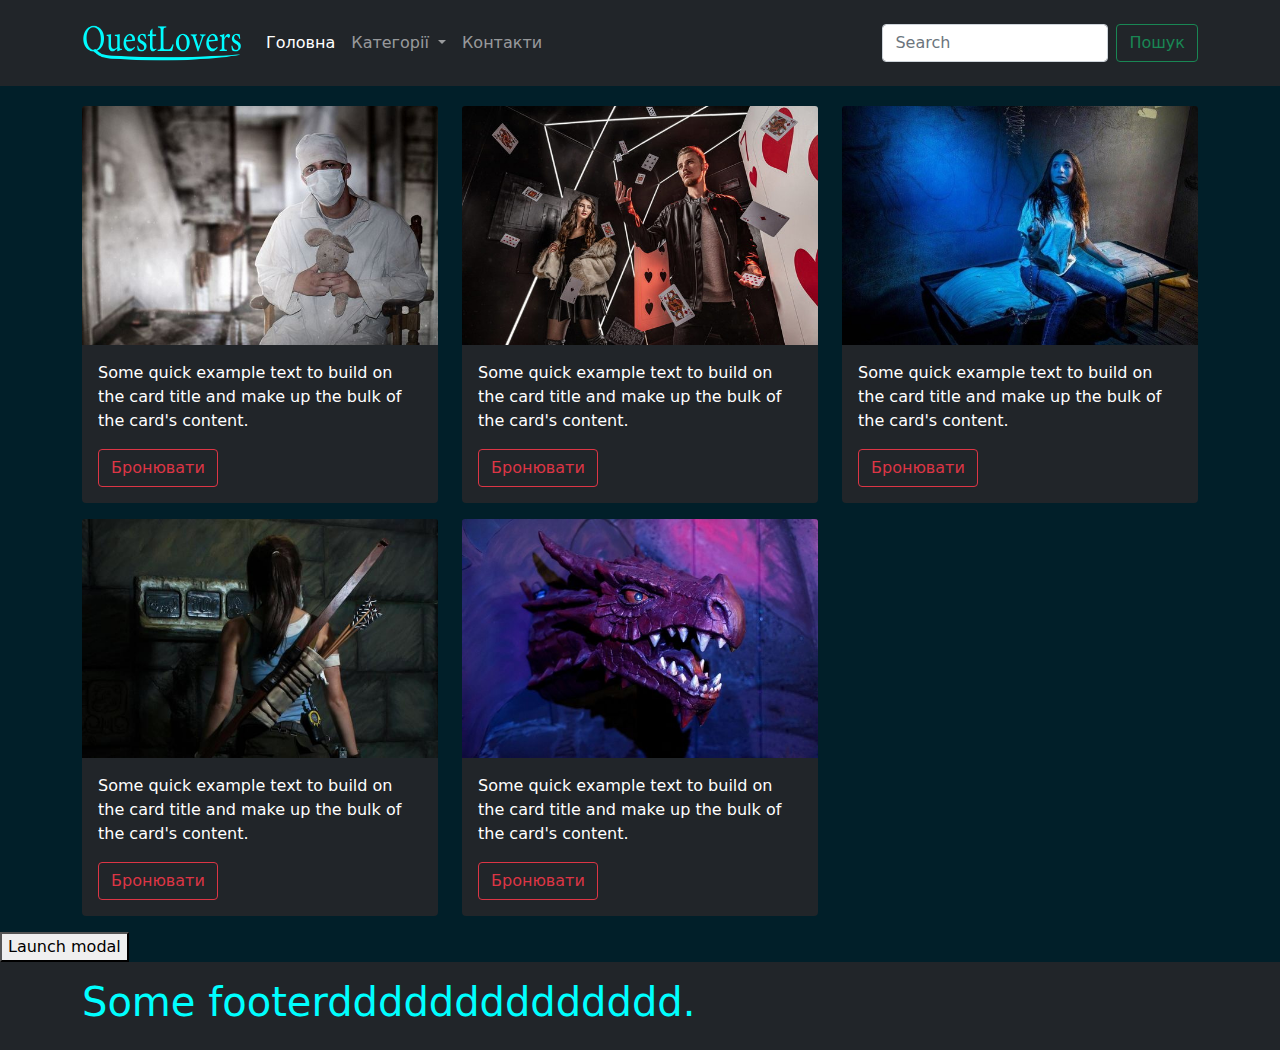
==== index.html @ f316ee76 "first commit" ====
<!DOCTYPE html>
<html lang="en">

<head>
    <meta charset="UTF-8">
    <meta http-equiv="X-UA-Compatible" content="IE=edge">
    <meta name="viewport" content="width=device-width, initial-scale=1.0">
    <link href="css/bootstrap.css" rel="stylesheet" media="screen">
    <link href="css/style.css" rel="stylesheet" media="screen">
    <title>QuestLovers</title>
</head>

<body class="d-flex flex-column h-100">

    <header class="header">
        <nav class="navbar navbar-expand-lg navbar-dark bg-dark">
            <div class="container">
                <a class="navbar-brand" href="#">
                    <img src="img/Logo.png" alt="Logo" width="160" height="60">
                </a>
                <button class="navbar-toggler" type="button" data-bs-toggle="collapse"
                    data-bs-target="#navbarSupportedContent" aria-controls="navbarSupportedContent"
                    aria-expanded="false" aria-label="Toggle navigation">
                    <span class="navbar-toggler-icon"></span>
                </button>
                <div class="collapse navbar-collapse" id="navbarSupportedContent">
                    <ul class="navbar-nav me-auto mb-2 mb-lg-0">
                        <li class="nav-item">
                            <a class="nav-link active" aria-current="page" href="#">Головна</a>
                        </li>
                        <li class="nav-item dropdown">
                            <a class="nav-link dropdown-toggle" href="#" id="navbarDropdown" role="button"
                                data-bs-toggle="dropdown" aria-expanded="false">
                                Категорії
                            </a>
                            <div class="dropdown-menu dropdown-menu-dark" aria-labelledby="navbarDropdown">
                                <div>
                                    <h6 class="dropdown-header">Виберіть категорію, що вас зацікавила</h6>
                                </div>
                                <div class="row row-cols-3">
                                    <div class="col-xs categories-dropdown-item">
                                        <a class="dropdown-item" href="#">Антуражні</a>
                                    </div>
                                    <div class="col-xs categories-dropdown-item">
                                        <a class="dropdown-item" href="#">Апокаліпсис</a>
                                    </div>
                                    <div class="col-xs categories-dropdown-item">
                                        <a class="dropdown-item" href="#">Безконтактний</a>
                                    </div>
                                    <div class="col-xs categories-dropdown-item">
                                        <a class="dropdown-item" href="#">Віртуальна реальність</a>
                                    </div>
                                    <div class="col-xs categories-dropdown-item">
                                        <a class="dropdown-item" href="#">Детективні</a>
                                    </div>
                                    <div class="col-xs categories-dropdown-item">
                                        <a class="dropdown-item" href="#">Для великої компанії</a>
                                    </div>
                                    <div class="col-xs categories-dropdown-item">
                                        <a class="dropdown-item" href="#">Для дорослих</a>
                                    </div>
                                    <div class="col-xs categories-dropdown-item">
                                        <a class="dropdown-item" href="#">Для дітей</a>
                                    </div>
                                    <div class="col-xs categories-dropdown-item">
                                        <a class="dropdown-item" href="#">Для корпоратива</a>
                                    </div>
                                    <div class="col-xs categories-dropdown-item">
                                        <a class="dropdown-item" href="#">Для новачків</a>
                                    </div>
                                    <div class="col-xs categories-dropdown-item">
                                        <a class="dropdown-item" href="#">Для підлітків</a>
                                    </div>
                                    <div class="col-xs categories-dropdown-item">
                                        <a class="dropdown-item" href="#">Для школярів</a>
                                    </div>
                                </div>

                            </div>

                        </li>
                        <li class="nav-item">
                            <a class="nav-link" href="#">Контакти</a>
                        </li>
                    </ul>

                    <form class="d-flex">
                        <input class="form-control me-2" type="search" placeholder="Search" aria-label="Search">
                        <button class="btn btn-outline-success" type="submit">Пошук</button>
                    </form>
                </div>
            </div>
        </nav>
    </header>

    <main id="main">
        <section class="content">
            <div class="container">
                <div class="row row-cols-1 row-cols-md-2 row-cols-lg-3 row-cols-xxl-4 justify-content-start">
                    <div class="col">
                        <div class="card text-white bg-dark mb-3">
                            <a href="#">
                                <img src="img/quests/insomnia_ekstremalnoe_shou_photo1.jpg" class="card-img-top"
                                    alt="...">
                            </a>
                            <div class="card-body">
                                <p class="card-text">Some quick example text to build on the card title and make up
                                    the bulk of the card's content.
                                </p>
                                <a href="#" class="btn btn-outline-danger">Бронювати</a>
                            </div>
                        </div>
                    </div>
                    <div class="col">
                        <div class="card text-white bg-dark mb-3">
                            <a href="#">
                                <img src="img/quests/kadroom_illuziya_obmana_photo1.jpg" class="card-img-top" alt="...">
                            </a>
                            <div class="card-body">
                                <p class="card-text">Some quick example text to build on the card title and make up
                                    the bulk of the card's content.
                                </p>
                                <a href="#" class="btn btn-outline-danger">Бронювати</a>
                            </div>
                        </div>
                    </div>
                    <div class="col">
                        <div class="card text-white bg-dark mb-3">
                            <a href="#">
                                <img src="img/quests/puzzle_tainaya_lichnost_photo1.jpg" class="card-img-top" alt="...">
                            </a>
                            <div class="card-body">
                                <p class="card-text">Some quick example text to build on the card title and make up
                                    the bulk of the card's content.
                                </p>
                                <a href="#" class="btn btn-outline-danger">Бронювати</a>
                            </div>
                        </div>
                    </div>
                    <div class="col">
                        <div class="card text-white bg-dark mb-3">
                            <a href="#">
                                <img src="img/quests/quest_land_lara_croft_hram_nadpisei_photo1.jpg"
                                    class="card-img-top" alt="...">
                            </a>
                            <div class="card-body">
                                <p class="card-text">Some quick example text to build on the card title and make up
                                    the bulk of the card's content.
                                </p>
                                <a href="#" class="btn btn-outline-danger">Бронювати</a>
                            </div>
                        </div>
                    </div>
                    <div class="col">
                        <div class="card text-white bg-dark mb-3">
                            <a href="#">
                                <img src="img/quests/zamok_drakona_zamok_drakona_photo1.jpg" class="card-img-top"
                                    alt="...">
                            </a>
                            <div class="card-body">
                                <p class="card-text">Some quick example text to build on the card title and make up
                                    the bulk of the card's content.
                                </p>
                                <a href="#" class="btn btn-outline-danger">Бронювати</a>
                            </div>
                        </div>
                    </div>
                </div>
            </div>
        </section>

        <button type="button" data-bs-toggle="modal" data-bs-target="#myModal">Launch modal</button>

        <div id="myModal" class="modal" tabindex="-1">
            <div class="modal-dialog">
              <div class="modal-content">
                <div class="modal-header">
                  <h5 class="modal-title">Modal title</h5>
                  <button type="button" class="btn-close" data-bs-dismiss="modal" aria-label="Close"></button>
                </div>
                <div class="modal-body">
                  <p>Modal body text goes here.</p>
                </div>
                <div class="modal-footer">
                  <button type="button" class="btn btn-secondary" data-bs-dismiss="modal">Close</button>
                  <button type="button" class="btn btn-primary">Save changes</button>
                </div>
              </div>
            </div>
        </div>

    </main>

    <footer class="footer mt-auto py-3 bg-dark">
        <div class="container">
            <h1 style="color: aqua;">
                Some footerdddddddddddddd.
            </h1>
        </div>
    </footer>

    <script src="js/bootstrap.js"></script>
    <script src="js/jquery-3.6.0.min.js"></script>
</body>

</html>
---- css/style.css ----
*, ::after, ::before {
    box-sizing: border-box;
}

body {
    min-height: 100vh;
    background-color: #011f29;
}

.dropdown-menu {
    width: 600px;
}
.dropdown-item {
    max-width: 250px;
    overflow-wrap: break-word;
}
.categories-dropdown-item:not(:nth-child(1)):not(:nth-child(3n+4)) > a{
    border-left: 2px solid aqua;
}
.content {
    margin-top: 20px;
    min-height: 800px;
}
.card {
    width: 100%;
    min-width: 300px;
    border: none;
}
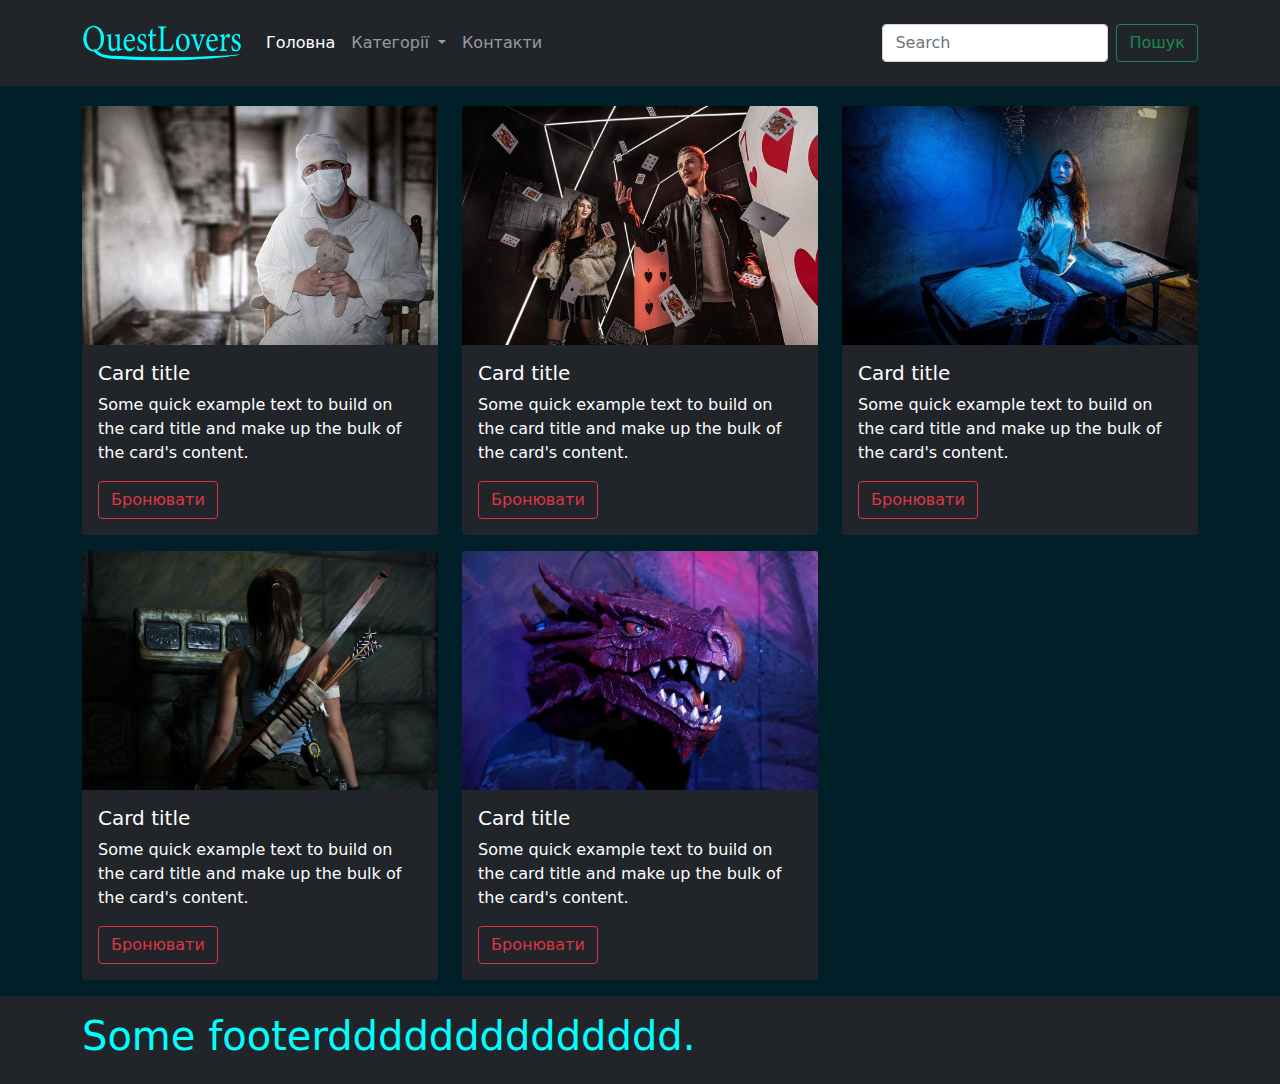
==== commit 4f805552: "modal window has been added" ====
--- a/index.html
+++ b/index.html
@@ -99,11 +99,12 @@
                 <div class="row row-cols-1 row-cols-md-2 row-cols-lg-3 row-cols-xxl-4 justify-content-start">
                     <div class="col">
                         <div class="card text-white bg-dark mb-3">
-                            <a href="#">
+                            <a href="#" data-bs-toggle="modal" data-bs-target="#quest-full-info">
                                 <img src="img/quests/insomnia_ekstremalnoe_shou_photo1.jpg" class="card-img-top"
                                     alt="...">
                             </a>
                             <div class="card-body">
+                                <h5 class="card-title">Card title</h5>
                                 <p class="card-text">Some quick example text to build on the card title and make up
                                     the bulk of the card's content.
                                 </p>
@@ -117,6 +118,7 @@
                                 <img src="img/quests/kadroom_illuziya_obmana_photo1.jpg" class="card-img-top" alt="...">
                             </a>
                             <div class="card-body">
+                                <h5 class="card-title">Card title</h5>
                                 <p class="card-text">Some quick example text to build on the card title and make up
                                     the bulk of the card's content.
                                 </p>
@@ -130,6 +132,7 @@
                                 <img src="img/quests/puzzle_tainaya_lichnost_photo1.jpg" class="card-img-top" alt="...">
                             </a>
                             <div class="card-body">
+                                <h5 class="card-title">Card title</h5>
                                 <p class="card-text">Some quick example text to build on the card title and make up
                                     the bulk of the card's content.
                                 </p>
@@ -144,6 +147,7 @@
                                     class="card-img-top" alt="...">
                             </a>
                             <div class="card-body">
+                                <h5 class="card-title">Card title</h5>
                                 <p class="card-text">Some quick example text to build on the card title and make up
                                     the bulk of the card's content.
                                 </p>
@@ -158,6 +162,7 @@
                                     alt="...">
                             </a>
                             <div class="card-body">
+                                <h5 class="card-title">Card title</h5>
                                 <p class="card-text">Some quick example text to build on the card title and make up
                                     the bulk of the card's content.
                                 </p>
@@ -169,23 +174,46 @@
             </div>
         </section>
 
-        <button type="button" data-bs-toggle="modal" data-bs-target="#myModal">Launch modal</button>
-
-        <div id="myModal" class="modal" tabindex="-1">
-            <div class="modal-dialog">
-              <div class="modal-content">
-                <div class="modal-header">
-                  <h5 class="modal-title">Modal title</h5>
-                  <button type="button" class="btn-close" data-bs-dismiss="modal" aria-label="Close"></button>
+        <div id="quest-full-info" class="modal fade" tabindex="-1">
+            <div class="modal-dialog modal-xl modal-fullscreen-md-down modal-dialog-centered modal-dialog-scrollable">
+                <div class="modal-content text-white bg-dark mb-3">
+                    <div class="container-fluid">
+                        <div class="modal-header">
+                            <h5 class="modal-title">Quest title</h5>
+                            <button type="button" class="btn-close" data-bs-dismiss="modal" aria-label="Close"></button>
+                        </div>
+                        <div class="modal-body">
+
+                            <div class="row">
+                                <div class="col">
+                                    <img src="img/quests/insomnia_ekstremalnoe_shou_photo1.jpg" class="card-img-top"
+                                        alt="...">
+                                </div>
+                                <div class="col">
+                                    Some info
+                                </div>
+                            </div>
+                            <div class="quest-desc">
+                                <p>
+                                    Lorem ipsum dolor sit amet, consectetur adipiscing elit. Sed condimentum tellus id
+                                    felis lobortis, nec posuere sem vulputate. Nullam interdum nisl ut elementum dictum.
+                                    Sed gravida sapien ac dolor ultrices, et tristique leo malesuada. Ut suscipit auctor
+                                    diam, ac interdum dui molestie sit amet. Duis quis gravida justo. Maecenas a nibh id
+                                    elit sollicitudin tempus. Mauris lacinia semper feugiat. Maecenas rutrum nunc at sem
+                                    finibus pretium vel in justo. Nunc euismod nisi eu lacus scelerisque, sit amet
+                                    eleifend justo tempus. Suspendisse id nibh porta, elementum est quis, posuere eros.
+                                    Vivamus elit nibh, porta non est sit amet, lacinia tincidunt turpis. Vestibulum quis
+                                    sem a sem euismod semper. Proin sodales urna ac odio elementum, semper lobortis
+                                    lorem euismod. Ut pharetra ligula et laoreet maximus.
+                                </p>
+                            </div>
+                        </div>
+                    </div>
+                    <div class="modal-footer">
+                        <button type="button" class="btn btn-secondary" data-bs-dismiss="modal">Close</button>
+                        <button type="button" class="btn btn-primary">Save changes</button>
+                    </div>
                 </div>
-                <div class="modal-body">
-                  <p>Modal body text goes here.</p>
-                </div>
-                <div class="modal-footer">
-                  <button type="button" class="btn btn-secondary" data-bs-dismiss="modal">Close</button>
-                  <button type="button" class="btn btn-primary">Save changes</button>
-                </div>
-              </div>
             </div>
         </div>
 
--- a/css/style.css
+++ b/css/style.css
@@ -26,3 +26,6 @@
     min-width: 300px;
     border: none;
 }
+.quest-desc {
+    padding: 10px 0 10px 0;
+}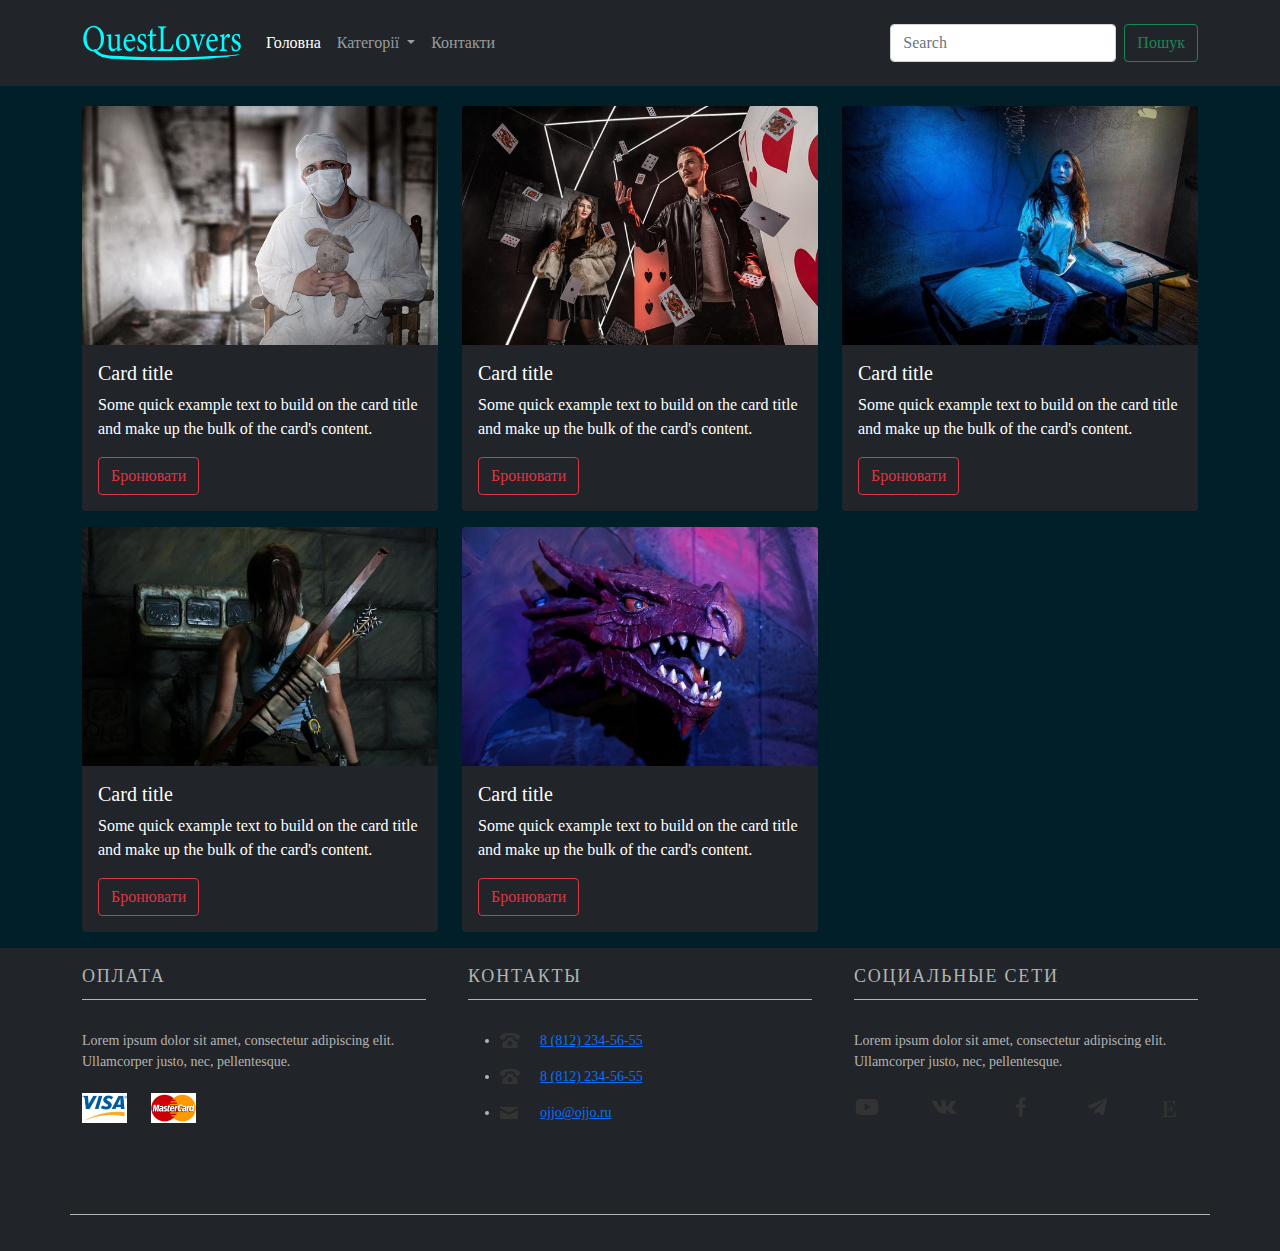
==== commit e0f1e6fe: "some updates" ====
--- a/index.html
+++ b/index.html
@@ -5,7 +5,7 @@
     <meta charset="UTF-8">
     <meta http-equiv="X-UA-Compatible" content="IE=edge">
     <meta name="viewport" content="width=device-width, initial-scale=1.0">
-    <link href="css/bootstrap.css" rel="stylesheet" media="screen">
+    <link href="css/bootstrap.min.css" rel="stylesheet" media="screen">
     <link href="css/style.css" rel="stylesheet" media="screen">
     <title>QuestLovers</title>
 </head>
@@ -114,7 +114,7 @@
                     </div>
                     <div class="col">
                         <div class="card text-white bg-dark mb-3">
-                            <a href="#">
+                            <a href="#" data-bs-toggle="modal" data-bs-target="#quest-full-info">
                                 <img src="img/quests/kadroom_illuziya_obmana_photo1.jpg" class="card-img-top" alt="...">
                             </a>
                             <div class="card-body">
@@ -128,7 +128,7 @@
                     </div>
                     <div class="col">
                         <div class="card text-white bg-dark mb-3">
-                            <a href="#">
+                            <a href="#" data-bs-toggle="modal" data-bs-target="#quest-full-info">
                                 <img src="img/quests/puzzle_tainaya_lichnost_photo1.jpg" class="card-img-top" alt="...">
                             </a>
                             <div class="card-body">
@@ -142,7 +142,7 @@
                     </div>
                     <div class="col">
                         <div class="card text-white bg-dark mb-3">
-                            <a href="#">
+                            <a href="#" data-bs-toggle="modal" data-bs-target="#quest-full-info">
                                 <img src="img/quests/quest_land_lara_croft_hram_nadpisei_photo1.jpg"
                                     class="card-img-top" alt="...">
                             </a>
@@ -157,7 +157,7 @@
                     </div>
                     <div class="col">
                         <div class="card text-white bg-dark mb-3">
-                            <a href="#">
+                            <a href="#" data-bs-toggle="modal" data-bs-target="#quest-full-info">
                                 <img src="img/quests/zamok_drakona_zamok_drakona_photo1.jpg" class="card-img-top"
                                     alt="...">
                             </a>
@@ -179,7 +179,7 @@
                 <div class="modal-content text-white bg-dark mb-3">
                     <div class="container-fluid">
                         <div class="modal-header">
-                            <h5 class="modal-title">Quest title</h5>
+                            <h4 class="modal-title">Quest title</h4>
                             <button type="button" class="btn-close" data-bs-dismiss="modal" aria-label="Close"></button>
                         </div>
                         <div class="modal-body">
@@ -210,8 +210,7 @@
                         </div>
                     </div>
                     <div class="modal-footer">
-                        <button type="button" class="btn btn-secondary" data-bs-dismiss="modal">Close</button>
-                        <button type="button" class="btn btn-primary">Save changes</button>
+                        <button type="button" class="btn btn-outline-danger">Бронювати</button>
                     </div>
                 </div>
             </div>
@@ -221,13 +220,82 @@
 
     <footer class="footer mt-auto py-3 bg-dark">
         <div class="container">
-            <h1 style="color: aqua;">
-                Some footerdddddddddddddd.
-            </h1>
+            <!--<div class="row align-items-start">
+                <div class="col">
+                    
+                </div>
+                <div class="col">
+                   
+                </div>
+                <div class="col">
+                    
+                </div>
+            </div>-->
+            <div class="row footer__inner">
+				<div class="col-md footer__info-block footer__payment">
+					<h1 class="footer__info-title">
+						оплата
+					</h1>
+					<div class="footer__info-text">
+						<p class="payment__desc">
+							Lorem ipsum dolor sit amet, consectetur adipiscing elit. Ullamcorper justo, nec, pellentesque.
+						</p>
+						<a href="#" class="paiment__link">
+							<img src="/img/visa-ico.jpg" alt="visa">
+						</a>
+						<a href="#" class="paiment__link">
+							<img src="/img/mastercard-ico.jpg" alt="mastercard">
+						</a>
+					</div>
+				</div>
+				<div class="col-md footer__info-block footer__contacts">
+					<h1 class="footer__info-title">
+						контакты
+					</h1>
+					<ul class="footer__info-text contacts__list">
+						<li class="contacts__item">
+							<a href="tel: +8 (812) 234-56-55" class="contacts__link contacts__tel">8 (812) 234-56-55</a>
+						</li>
+						<li class="contacts__item">
+							<a href="tel: +8 (812) 234-56-55" class="contacts__link contacts__tel">8 (812) 234-56-55</a>
+						</li>
+						<li class="contacts__item">
+							<a href="mailto: ojjo@ojjo.ru" class="contacts__link contacts__email">ojjo@ojjo.ru</a>
+						</li>
+					</ul>
+				</div>
+				<div class="col-md footer__info-block footer__social-network">
+					<h1 class="footer__info-title">
+						социальные сети
+					</h1>
+					<div class="footer__info-text">
+						<p class="social-network__desc">
+							Lorem ipsum dolor sit amet, consectetur adipiscing elit. Ullamcorper justo, nec, pellentesque.
+						</p>
+						<div class="social-network__links">
+							<a href="#" class="social-network__link">
+								<img src="/img/svg/youtube-ico.svg" alt="youtube">
+							</a>
+							<a href="#" class="social-network__link">
+								<img src="/img/svg/vk-ico.svg" alt="vk">
+							</a>
+							<a href="#" class="social-network__link">
+								<img src="/img/svg/facebook-ico.svg" alt="facebook" style="color: aliceblue;">
+							</a>
+							<a href="#" class="social-network__link">
+								<img src="/img/svg/telegram-ico.svg" alt="telegram">
+							</a>
+							<a href="#" class="social-network__link">
+								<img src="/img/svg/etsy-ico.svg" alt="e">
+							</a>
+						</div>
+					</div>
+				</div>
+			</div>
         </div>
     </footer>
 
-    <script src="js/bootstrap.js"></script>
+    <script src="js/bootstrap.min.js"></script>
     <script src="js/jquery-3.6.0.min.js"></script>
 </body>
 
--- a/css/style.css
+++ b/css/style.css
@@ -1,5 +1,6 @@
 *, ::after, ::before {
     box-sizing: border-box;
+    font-family: 'Constantia Bold Italic';
 }
 
 body {
@@ -28,4 +29,92 @@
 }
 .quest-desc {
     padding: 10px 0 10px 0;
+}
+.modal-footer {
+    justify-content: flex-start;
+}
+
+.footer__inner {   
+    padding-bottom: 60px;
+    margin-bottom: 20px;
+    font-size: 14px;
+    line-height: 150%;
+    color: rgb(180, 180, 180);
+
+    border-bottom: 1px solid rgb(180, 180, 180);
+}
+
+.footer__info-block {
+    margin-bottom: 15px;
+}
+
+.footer__info-block:not(:last-child) {
+    padding-right: 30px;
+}
+
+.footer__info-title {
+    font-size: 18px;
+    line-height: 140%;
+    letter-spacing: 0.1em;
+    text-transform: uppercase;
+    color: rgb(180, 180, 180);
+    margin-bottom: 30px;
+    padding-bottom: 10px;
+    border-bottom: 1px solid rgb(180, 180, 180);
+}
+
+.info__item {
+    margin-bottom: 15px;
+}
+
+.info__link {
+    text-decoration: none;
+    color: rgb(180, 180, 180);
+    
+}
+
+.payment__desc {
+    margin-bottom: 21px;
+}
+
+.paiment__link {
+    text-decoration: none;
+}
+
+.paiment__link:not(:last-child) {
+    margin-right: 20px;
+}
+
+.contacts__item {
+    margin-bottom: 15px;
+}
+
+.contacts__link {
+    padding-left: 40px;
+}
+
+.contacts__tel {
+    background: url(../img/svg/tel-ico.svg) no-repeat left center;
+}
+
+.contacts__email {
+    background: url(../img/svg/email-ico.svg) no-repeat left center;
+}
+
+.social-network__desc {
+    margin-bottom: 22px;
+}
+
+.social-network__links {
+    display: flex;
+    flex-direction: row;
+    flex-wrap: wrap;
+    align-items: center;
+    justify-content: space-between;
+}
+
+.social-network__link {
+    display: inline-block;
+    text-decoration: none;
+    margin-right: 21px;
 }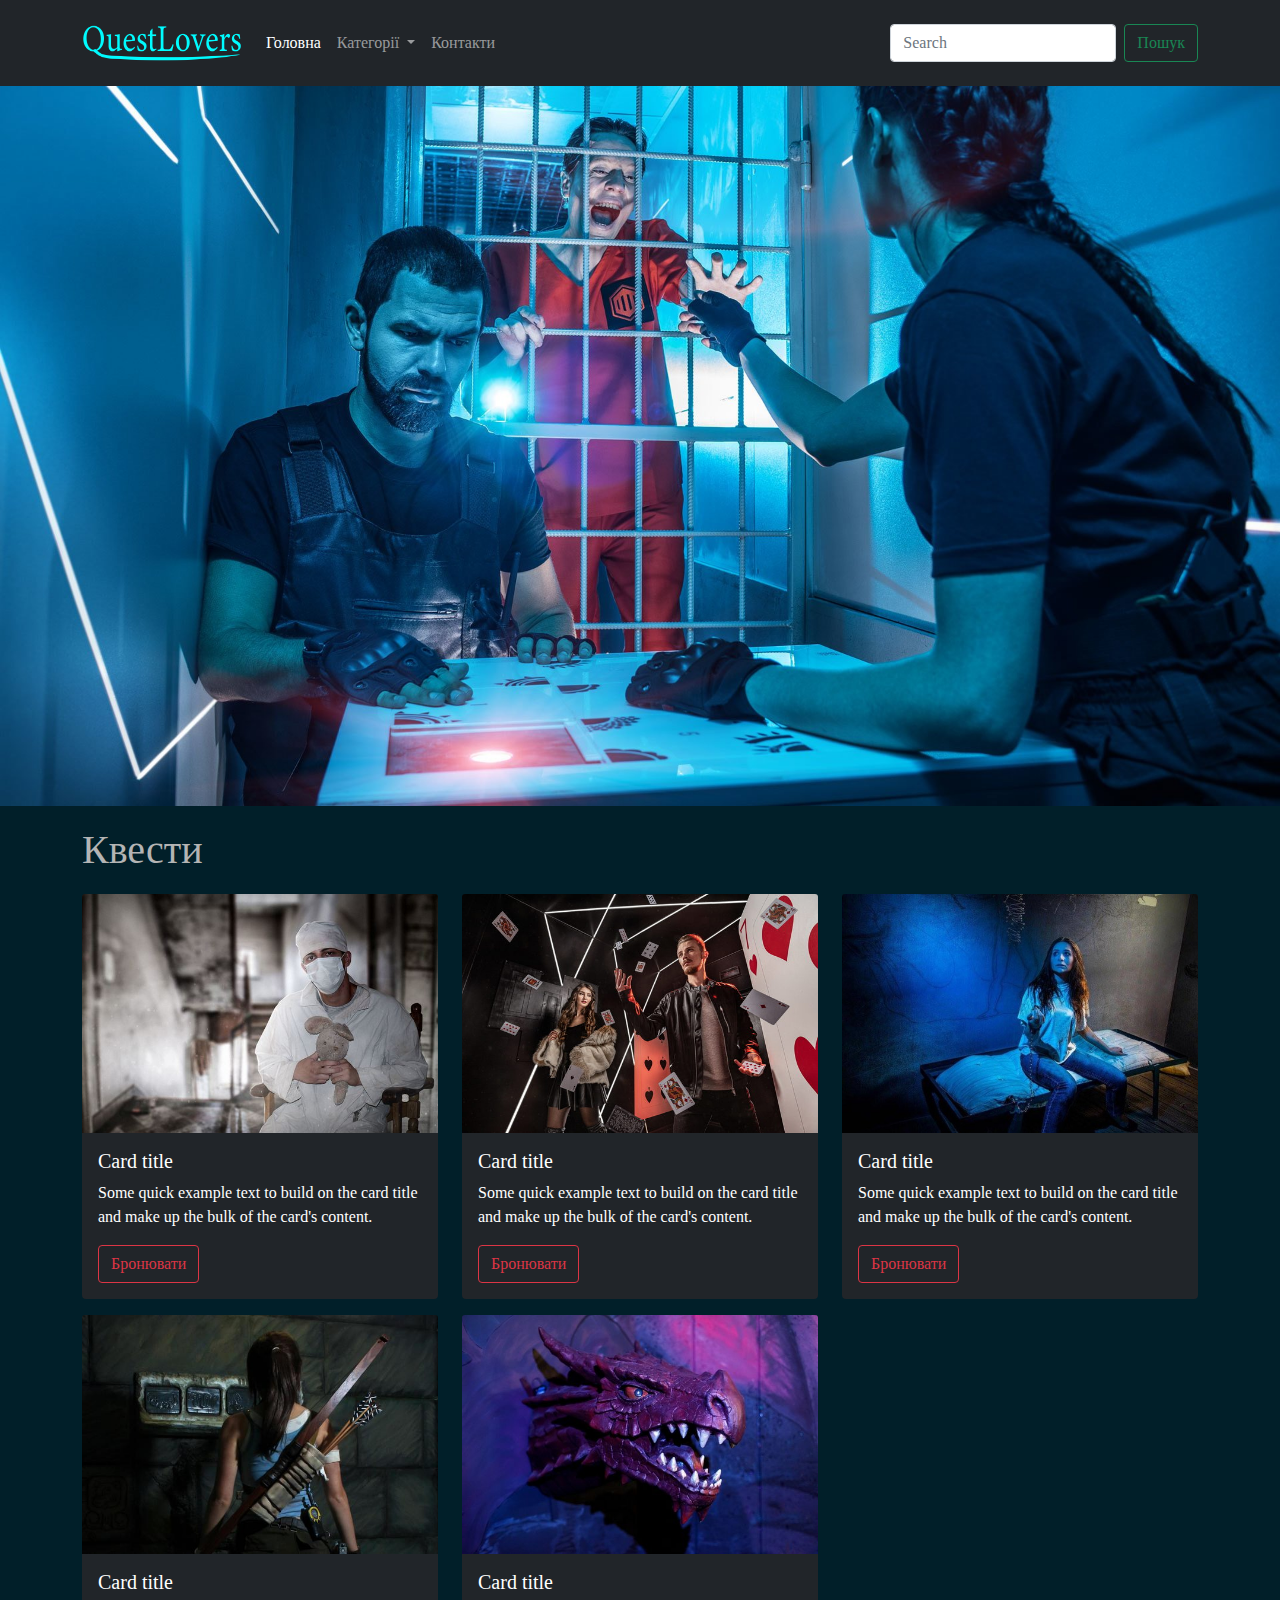
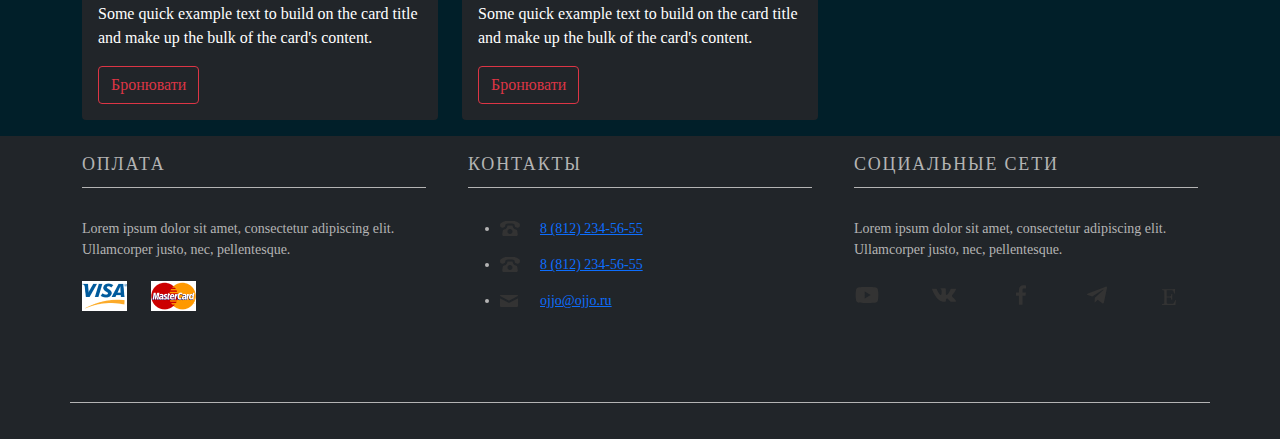
==== commit a54b9688: "slider was added" ====
--- a/index.html
+++ b/index.html
@@ -13,7 +13,7 @@
 <body class="d-flex flex-column h-100">
 
     <header class="header">
-        <nav class="navbar navbar-expand-lg navbar-dark bg-dark">
+        <nav class="navbar fixed-top navbar-expand-lg navbar-dark bg-dark">
             <div class="container">
                 <a class="navbar-brand" href="#">
                     <img src="img/Logo.png" alt="Logo" width="160" height="60">
@@ -94,8 +94,27 @@
     </header>
 
     <main id="main">
+        <section class="slider">
+                <div id="carouselExampleSlidesOnly" class="carousel slide" data-bs-ride="carousel" data-bs-interval="5000">
+                    <div class="carousel-inner">
+                        <div class="carousel-item active">
+                        <img src="/img/slider/kvest1.jpg" class="carousel-item-img d-block w-100" alt="Квест_1">
+                        </div>
+                        <div class="carousel-item">
+                        <img src="/img/slider/kvest2.jpg" class="carousel-item-img d-block w-100" alt="Квест_2">
+                        </div>
+                        <div class="carousel-item">
+                        <img src="/img/slider/kvest3.jpg" class="carousel-item-img d-block w-100" alt="Квест_3">
+                        </div>
+                        <div class="carousel-item">
+                        <img src="/img/slider/kvest4.jpg" class="carousel-item-img d-block w-100" alt="Квест_4">
+                        </div>
+                    </div>
+                </div>
+        </section>
         <section class="content">
             <div class="container">
+                <h1 class="block-title">Квести</h2>
                 <div class="row row-cols-1 row-cols-md-2 row-cols-lg-3 row-cols-xxl-4 justify-content-start">
                     <div class="col">
                         <div class="card text-white bg-dark mb-3">
--- a/css/style.css
+++ b/css/style.css
@@ -8,6 +8,27 @@
     background-color: #011f29;
 }
 
+h1 {
+    color: rgb(180, 180, 180)
+}
+
+.block-title {
+    margin-bottom: 20px;
+}
+
+/* Slider styles */
+.slider {
+    padding-top: 86px;
+}
+.carousel-item {
+    
+    max-height: calc(100vh - 86px);  
+}
+.carousel-item-img {
+    object-fit: cover;
+}
+
+/* Navbar styles*/
 .dropdown-menu {
     width: 600px;
 }
@@ -18,6 +39,8 @@
 .categories-dropdown-item:not(:nth-child(1)):not(:nth-child(3n+4)) > a{
     border-left: 2px solid aqua;
 }
+
+/* Content styles */
 .content {
     margin-top: 20px;
     min-height: 800px;
@@ -34,6 +57,7 @@
     justify-content: flex-start;
 }
 
+/* Footer styles */
 .footer__inner {   
     padding-bottom: 60px;
     margin-bottom: 20px;
